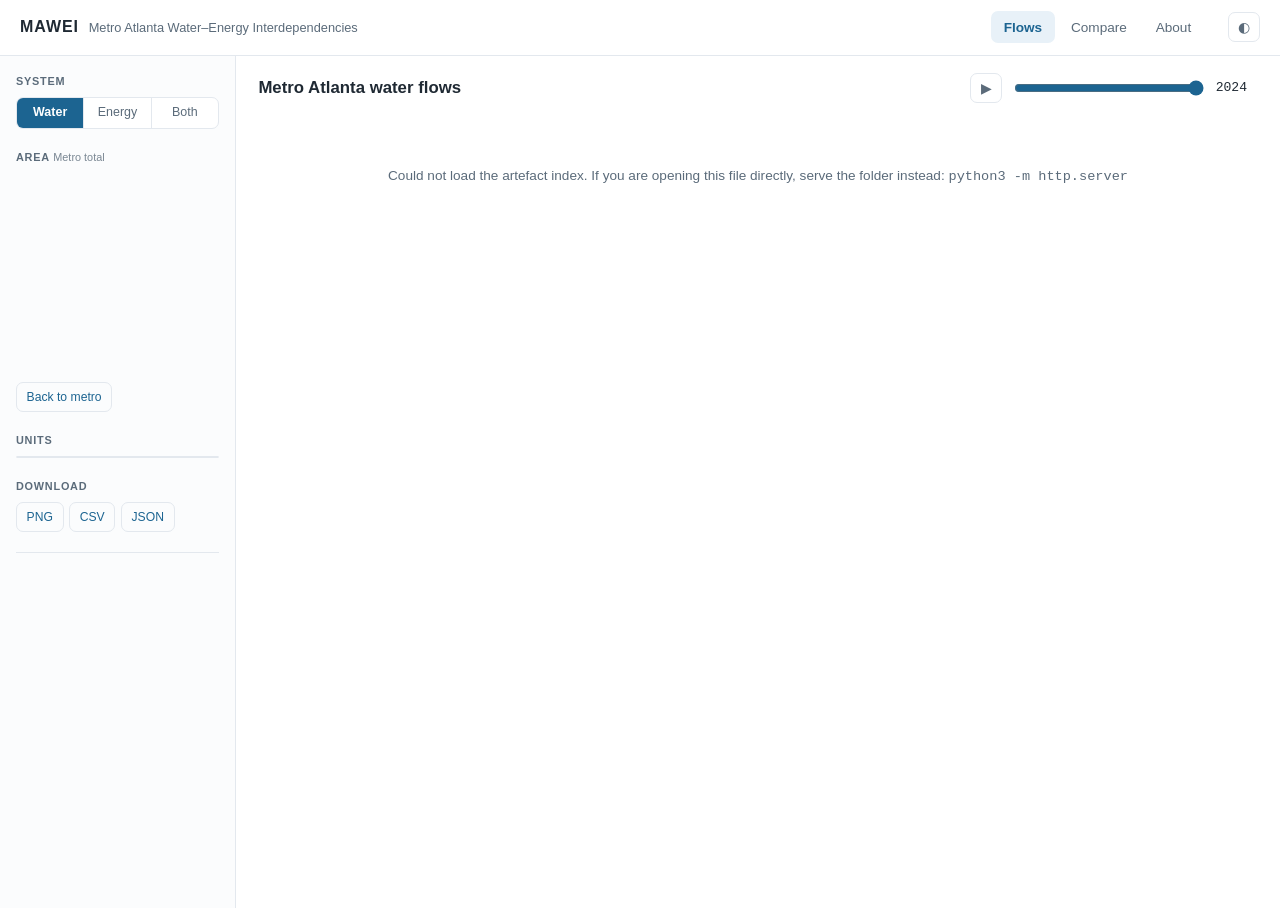
==== web/index.html @ 74dc7678 "Phases 4-6: flat outputs + JSON/manifest, interface fixes, web dashboard Output layout (Phase 4) - D" ====
<!doctype html>
<html lang="en">
<head>
<meta charset="utf-8">
<meta name="viewport" content="width=device-width, initial-scale=1">
<title>MAWEI — Metro Atlanta Water–Energy Interdependencies</title>
<meta name="description" content="Interactive water and energy flow accounting for the 15-county Atlanta metropolitan region, 2020–2024.">
<meta property="og:title" content="MAWEI — Metro Atlanta Water–Energy Interdependencies">
<meta property="og:description" content="Interactive water and energy flow accounting for metro Atlanta, 2020–2024.">
<meta property="og:type" content="website">
<link rel="stylesheet" href="app.css">
<script src="https://cdn.plot.ly/plotly-2.35.2.min.js" charset="utf-8"></script>
<!-- Privacy-preserving visit counts. Replace the data-goatcounter URL with your own
     endpoint after registering the site; the script is a no-op until then. -->
<script data-goatcounter="https://YOURCODE.goatcounter.com/count"
        async src="//gc.zgo.at/count.js"></script>
</head>
<body>

<header class="topbar">
  <div class="brand">
    <span class="mark">MAWEI</span>
    <span class="sub">Metro Atlanta Water–Energy Interdependencies</span>
  </div>
  <nav class="tabs" id="tabs">
    <button class="tab active" data-view="flows">Flows</button>
    <button class="tab" data-view="compare">Compare</button>
    <button class="tab" data-view="about">About</button>
  </nav>
  <div class="topbar-right">
    <button id="theme-toggle" class="icon-btn" title="Toggle dark mode">◐</button>
  </div>
</header>

<!-- ============ FLOWS ============ -->
<main class="view active" id="view-flows">
  <aside class="side">
    <div class="ctrl">
      <label>System</label>
      <div class="seg" id="domain-seg">
        <button class="active" data-domain="water">Water</button>
        <button data-domain="energy">Energy</button>
        <button data-domain="energy-water">Both</button>
      </div>
    </div>

    <div class="ctrl">
      <label>Area <span class="hint" id="scope-label">Metro total</span></label>
      <svg id="map" viewBox="0 0 300 300" aria-label="County selector"></svg>
      <button id="reset-scope" class="link-btn">Back to metro</button>
    </div>

    <div class="ctrl" id="variant-ctrl" hidden>
      <label>Detail</label>
      <div class="seg" id="variant-seg">
        <button class="active" data-variant="full">Full</button>
        <button data-variant="simplified">Simplified</button>
      </div>
    </div>

    <div class="ctrl">
      <label>Units</label>
      <div class="seg" id="unit-seg"></div>
    </div>

    <div class="ctrl">
      <label>Download</label>
      <div class="row">
        <button class="link-btn" id="dl-png">PNG</button>
        <button class="link-btn" id="dl-csv">CSV</button>
        <button class="link-btn" id="dl-json">JSON</button>
      </div>
    </div>

    <div class="ctrl stats" id="stats"></div>
  </aside>

  <section class="stage">
    <div class="stage-head">
      <h1 id="chart-title">Metro Atlanta water flows</h1>
      <div class="yearbar">
        <button id="play" class="icon-btn" title="Play through years">▶</button>
        <input type="range" id="year" min="0" max="4" step="1" value="4">
        <output id="year-out">2024</output>
      </div>
    </div>
    <div id="chart"></div>
    <p class="caption" id="caption"></p>
  </section>
</main>

<!-- ============ COMPARE ============ -->
<main class="view" id="view-compare">
  <section class="stage wide">
    <div class="stage-head">
      <h1>Compare</h1>
      <div class="row">
        <select id="cmp-domain"></select>
        <select id="cmp-a"></select>
        <span class="hint">against</span>
        <select id="cmp-b"></select>
        <select id="cmp-year"></select>
      </div>
    </div>
    <div class="split">
      <div><h2 id="cmp-a-title"></h2><div id="cmp-chart-a"></div></div>
      <div><h2 id="cmp-b-title"></h2><div id="cmp-chart-b"></div></div>
    </div>
    <p class="caption">Both panels share a value scale, so ribbon thickness is comparable
      between areas. Flows absent from an area are omitted rather than drawn at zero.</p>
  </section>
</main>

<!-- ============ ABOUT ============ -->
<main class="view" id="view-about">
  <section class="prose">
    <h1>About</h1>
    <p>MAWEI is a flow account of water and energy for the 15-county Atlanta metropolitan
      region, covering 2020 through 2024. Every diagram on this site is drawn from the same
      audited tables: each intermediate node balances to within 0.5%, and the residuals are
      published alongside the data.</p>

    <h2>Reading a Sankey</h2>
    <p>Ribbon width is proportional to volume. Flows advance left to right, from sources
      through conversion and distribution to end uses and terminal sinks. Losses and waste
      are grouped at the top of the right-hand column in both systems, so the share of the
      system that is never used can be read as one block.</p>

    <h2>The two systems, and their couplings</h2>
    <p>Water runs cool and energy runs warm. In the combined view two further colours mark
      the couplings that make this a nexus rather than two separate accounts: the electricity
      spent moving and treating water, and the water withdrawn to cool thermal generation.</p>

    <h2>Units</h2>
    <p>Water is accounted in million gallons per day (MGD). Energy is held internally in
      exajoules and displayed in petajoules (PJ), with gigawatt-hours available for
      electricity-generating nodes. The unit control converts on the fly; the underlying
      figures do not change.</p>

    <h2>Sources</h2>
    <ul>
      <li>EIA Form 923 — plant-level fuel consumption and net generation</li>
      <li>EIA Form 860 — generator inventory and plant attributes</li>
      <li>EIA State Energy Data System — state-level consumption by fuel and sector</li>
      <li>Metropolitan North Georgia Water Planning District — supply, wastewater and
        management plans</li>
      <li>Georgia Power / Southern Company — plant gross generation and fuel input</li>
      <li>US Census Bureau — county population, used to downscale state totals</li>
    </ul>

    <h2>Caveats</h2>
    <p>State consumption is downscaled to counties by population, which is a reasonable
      approximation for residential and commercial demand and a weaker one for industry.
      Non-combustible fuel input is harmonised onto a 3412 Btu/kWh convention across all
      years, because the published series changes convention mid-period. Inter-county
      wastewater transfers are reported by both parties to each transfer and are
      de-duplicated on the full route key.</p>

    <p class="meta" id="about-meta"></p>
  </section>
</main>

<script src="app.js"></script>
</body>
</html>
---- web/app.css ----
/* MAWEI web dashboard
   Minimal surface, dense function. Light and dark share one variable set. */

:root {
  --bg: #ffffff;
  --panel: #fbfcfd;
  --ink: #1f2933;
  --ink-dim: #5b6b7a;
  --line: #e3e8ee;
  --accent: #1c6491;
  --accent-soft: #e8f1f8;
  --radius: 7px;
  --shadow: 0 1px 2px rgba(16, 32, 48, .05);
  --mono: ui-monospace, "SF Mono", Menlo, Consolas, monospace;
}

[data-theme="dark"] {
  --bg: #12181f;
  --panel: #182027;
  --ink: #e6ecf2;
  --ink-dim: #93a3b3;
  --line: #26313b;
  --accent: #62a8d8;
  --accent-soft: #1c2a35;
  --shadow: 0 1px 2px rgba(0, 0, 0, .3);
}

* { box-sizing: border-box; }

body {
  margin: 0;
  background: var(--bg);
  color: var(--ink);
  font: 15px/1.55 -apple-system, BlinkMacSystemFont, "Segoe UI", Roboto, sans-serif;
  -webkit-font-smoothing: antialiased;
}

/* ---------- top bar ---------- */
.topbar {
  display: flex;
  align-items: center;
  gap: 1.5rem;
  padding: .7rem 1.25rem;
  border-bottom: 1px solid var(--line);
  position: sticky;
  top: 0;
  background: var(--bg);
  z-index: 20;
}
.brand { display: flex; align-items: baseline; gap: .6rem; min-width: 0; }
.mark { font-weight: 700; letter-spacing: .06em; font-size: 1rem; }
.sub { color: var(--ink-dim); font-size: .8rem; white-space: nowrap;
       overflow: hidden; text-overflow: ellipsis; }
.tabs { display: flex; gap: .2rem; margin-left: auto; }
.tab {
  background: none; border: none; border-radius: var(--radius);
  color: var(--ink-dim); cursor: pointer; font: inherit;
  font-size: .85rem; padding: .35rem .8rem;
}
.tab:hover { background: var(--panel); color: var(--ink); }
.tab.active { background: var(--accent-soft); color: var(--accent); font-weight: 600; }
.topbar-right { display: flex; gap: .35rem; }
.icon-btn {
  background: none; border: 1px solid var(--line); border-radius: var(--radius);
  color: var(--ink-dim); cursor: pointer; font-size: .9rem;
  height: 30px; width: 32px; line-height: 1;
}
.icon-btn:hover { border-color: var(--accent); color: var(--accent); }

/* ---------- views ---------- */
.view { display: none; }
.view.active { display: flex; }
#view-flows { gap: 0; align-items: stretch; }
#view-about, #view-compare { display: none; }
#view-about.active, #view-compare.active { display: block; }

/* ---------- sidebar ---------- */
.side {
  border-right: 1px solid var(--line);
  flex: 0 0 236px;
  padding: 1.1rem 1rem;
  background: var(--panel);
  min-height: calc(100vh - 48px);
}
.ctrl { margin-bottom: 1.25rem; }
.ctrl > label {
  display: block; font-size: .68rem; font-weight: 700;
  letter-spacing: .07em; text-transform: uppercase;
  color: var(--ink-dim); margin-bottom: .45rem;
}
.hint { font-weight: 400; text-transform: none; letter-spacing: 0; opacity: .8; }

/* segmented control */
.seg { display: flex; border: 1px solid var(--line); border-radius: var(--radius);
       overflow: hidden; background: var(--bg); }
.seg button {
  background: none; border: none; border-right: 1px solid var(--line);
  color: var(--ink-dim); cursor: pointer; flex: 1; font: inherit;
  font-size: .78rem; padding: .32rem .1rem;
}
.seg button:last-child { border-right: none; }
.seg button:hover { background: var(--panel); }
.seg button.active { background: var(--accent); color: #fff; font-weight: 600; }

.link-btn {
  background: none; border: 1px solid var(--line); border-radius: var(--radius);
  color: var(--accent); cursor: pointer; font: inherit; font-size: .76rem;
  padding: .28rem .6rem;
}
.link-btn:hover { background: var(--accent-soft); }
.row { display: flex; gap: .35rem; flex-wrap: wrap; }

#map { width: 100%; height: auto; display: block; margin-bottom: .4rem; }
#map path { cursor: pointer; transition: fill .12s, stroke-width .12s; }
#map text { font-size: 7px; fill: var(--ink-dim); pointer-events: none;
            text-anchor: middle; opacity: .75; }

.stats { border-top: 1px solid var(--line); padding-top: .9rem; font-size: .78rem; }
.stats dl { margin: 0; display: grid; grid-template-columns: 1fr auto; gap: .28rem .5rem; }
.stats dt { color: var(--ink-dim); }
.stats dd { margin: 0; font-family: var(--mono); font-size: .74rem; text-align: right; }

/* ---------- stage ---------- */
.stage { flex: 1 1 auto; padding: 1.1rem 1.4rem; min-width: 0; }
.stage.wide { padding: 1.4rem 2rem; }
.stage-head {
  display: flex; align-items: center; gap: 1.2rem;
  flex-wrap: wrap; margin-bottom: .5rem;
}
.stage-head h1 { font-size: 1.05rem; font-weight: 600; margin: 0; }
.stage-head h2 { font-size: .85rem; font-weight: 600; margin: 0 0 .3rem; color: var(--ink-dim); }
.yearbar { display: flex; align-items: center; gap: .6rem; margin-left: auto; }
.yearbar input[type=range] { width: 190px; accent-color: var(--accent); }
.yearbar output { font-family: var(--mono); font-size: .82rem; min-width: 3.2em; }

#chart, #cmp-chart-a, #cmp-chart-b { width: 100%; height: 74vh; min-height: 480px; }
#cmp-chart-a, #cmp-chart-b { height: 58vh; min-height: 380px; }
.split { display: grid; grid-template-columns: 1fr 1fr; gap: 1.4rem; }

.caption { color: var(--ink-dim); font-size: .78rem; margin: .5rem 0 0; max-width: 70ch; }

select {
  background: var(--bg); border: 1px solid var(--line); border-radius: var(--radius);
  color: var(--ink); font: inherit; font-size: .8rem; padding: .28rem .5rem;
}

/* ---------- prose ---------- */
.prose { margin: 0 auto; max-width: 62ch; padding: 2.2rem 1.5rem 4rem; }
.prose h1 { font-size: 1.4rem; font-weight: 600; margin: 0 0 1rem; }
.prose h2 { font-size: .95rem; font-weight: 600; margin: 1.8rem 0 .4rem; }
.prose p, .prose li { color: var(--ink-dim); font-size: .92rem; }
.prose ul { padding-left: 1.15rem; }
.prose .meta { border-top: 1px solid var(--line); font-size: .76rem;
               margin-top: 2rem; padding-top: .8rem; }

.loading { color: var(--ink-dim); font-size: .85rem; padding: 3rem 0; text-align: center; }

@media (max-width: 860px) {
  #view-flows { flex-direction: column; }
  .side { border-right: none; border-bottom: 1px solid var(--line);
          flex: none; min-height: 0; }
  .split { grid-template-columns: 1fr; }
  .sub { display: none; }
}
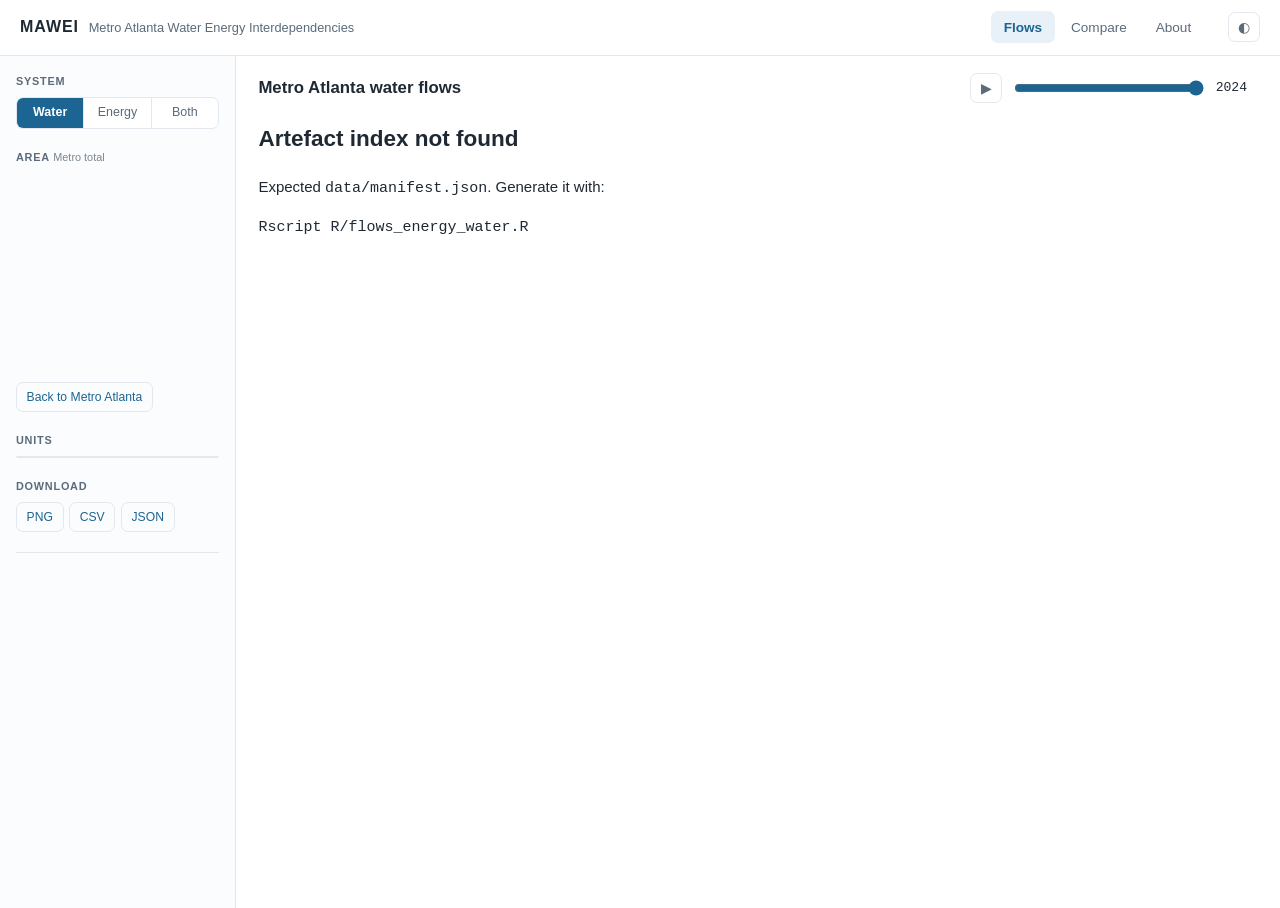
==== commit 6d9a53d7: "edit the web app metadata" ====
--- a/web/index.html
+++ b/web/index.html
@@ -3,9 +3,9 @@
 <head>
 <meta charset="utf-8">
 <meta name="viewport" content="width=device-width, initial-scale=1">
-<title>MAWEI — Metro Atlanta Water–Energy Interdependencies</title>
+<title>MAWEI - Metro Atlanta Water Energy Interdependencies</title>
 <meta name="description" content="Interactive water and energy flow accounting for the 15-county Atlanta metropolitan region, 2020–2024.">
-<meta property="og:title" content="MAWEI — Metro Atlanta Water–Energy Interdependencies">
+<meta property="og:title" content="MAWEI - Metro Atlanta Water Energy Interdependencies">
 <meta property="og:description" content="Interactive water and energy flow accounting for metro Atlanta, 2020–2024.">
 <meta property="og:type" content="website">
 <link rel="stylesheet" href="app.css">
@@ -20,7 +20,7 @@
 <header class="topbar">
   <div class="brand">
     <span class="mark">MAWEI</span>
-    <span class="sub">Metro Atlanta Water–Energy Interdependencies</span>
+    <span class="sub">Metro Atlanta Water Energy Interdependencies</span>
   </div>
   <nav class="tabs" id="tabs">
     <button class="tab active" data-view="flows">Flows</button>
@@ -47,7 +47,7 @@
     <div class="ctrl">
       <label>Area <span class="hint" id="scope-label">Metro total</span></label>
       <svg id="map" viewBox="0 0 300 300" aria-label="County selector"></svg>
-      <button id="reset-scope" class="link-btn">Back to metro</button>
+      <button id="reset-scope" class="link-btn">Back to Metro Atlanta</button>
     </div>
 
     <div class="ctrl" id="variant-ctrl" hidden>
@@ -115,23 +115,21 @@
 <main class="view" id="view-about">
   <section class="prose">
     <h1>About</h1>
-    <p>MAWEI is a flow account of water and energy for the 15-county Atlanta metropolitan
-      region, covering 2020 through 2024. Every diagram on this site is drawn from the same
-      audited tables: each intermediate node balances to within 0.5%, and the residuals are
-      published alongside the data.</p>
+    <p>MAWEI - Metro Atlanta Water Energy Interdependencies is a flow account of water and energy for the 15-counties in the Atlanta metropolitan
+      region, covering consistently over 5-years from 2020 through 2024, for water, energy, and combined energy-water systems. </p>
 
-    <h2>Reading a Sankey</h2>
-    <p>Ribbon width is proportional to volume. Flows advance left to right, from sources
+    <h2>Reading the Sankeys</h2>
+    <p>Ribbon height is proportional to the flows. Flows advance left to right, from sources
       through conversion and distribution to end uses and terminal sinks. Losses and waste
       are grouped at the top of the right-hand column in both systems, so the share of the
       system that is never used can be read as one block.</p>
 
-    <h2>The two systems, and their couplings</h2>
-    <p>Water runs cool and energy runs warm. In the combined view two further colours mark
+    
+    <p>Water has cooler colors and energy has warmer colors. In the combined view two further colors mark
       the couplings that make this a nexus rather than two separate accounts: the electricity
       spent moving and treating water, and the water withdrawn to cool thermal generation.</p>
 
-    <h2>Units</h2>
+    
     <p>Water is accounted in million gallons per day (MGD). Energy is held internally in
       exajoules and displayed in petajoules (PJ), with gigawatt-hours available for
       electricity-generating nodes. The unit control converts on the fly; the underlying
@@ -139,23 +137,33 @@
 
     <h2>Sources</h2>
     <ul>
+      <li>Stakeholder data: water supply and use; wastewater plants, collection, treatment, and inter-county transfers; water self-supply; power plant gross generation, fuel input, and thermoelectric water cooling</li>
+      <li>Metropolitan North Georgia Water Planning District — supply, wastewater and management plans</li>
       <li>EIA Form 923 — plant-level fuel consumption and net generation</li>
       <li>EIA Form 860 — generator inventory and plant attributes</li>
       <li>EIA State Energy Data System — state-level consumption by fuel and sector</li>
-      <li>Metropolitan North Georgia Water Planning District — supply, wastewater and
-        management plans</li>
-      <li>Georgia Power / Southern Company — plant gross generation and fuel input</li>
       <li>US Census Bureau — county population, used to downscale state totals</li>
     </ul>
 
-    <h2>Caveats</h2>
+    <!-- <h2>Caveats</h2>
     <p>State consumption is downscaled to counties by population, which is a reasonable
       approximation for residential and commercial demand and a weaker one for industry.
       Non-combustible fuel input is harmonised onto a 3412 Btu/kWh convention across all
       years, because the published series changes convention mid-period. Inter-county
       wastewater transfers are reported by both parties to each transfer and are
-      de-duplicated on the full route key.</p>
-
+      de-duplicated on the full route key.</p> -->
+    
+    
+    <h1>Acknowledgements</h1>
+    <p>This work was supported by the U.S. Department of Energy's Hydropower and Hydrokinetic Office (H2O), Energy-Water Resource (EWR) Program. </p>
+        <p>The work was performed at the Pacific Northwest National Laboratory (PNNL) under Integrated Water-Power Resilience (IWPR) project.
+        Pacific Northwest National Laboratory is operated by Battelle for the U.S. Department of Energy under Contract DE-AC05-76RL01830.</p>
+    <p>We thank the Metro Atlanta stakeholders for their contributions and support.</p>
+    
+    <h1>Contact</h1>
+    <p>Data and code are available on <a href="https://github.com/IWPRp/MAWEI">github.com/IWPRp/MAWEI</a>.</p>
+    <p>For questions or comments, please contact <a href="mailto:hassan.niazi@pnnl.gov">Hassan Niazi</a> 
+        and <a href="mailto:kelsey.semrod@pnnl.gov">Kelsey Semrod</a> at PNNL.</p>
     <p class="meta" id="about-meta"></p>
   </section>
 </main>
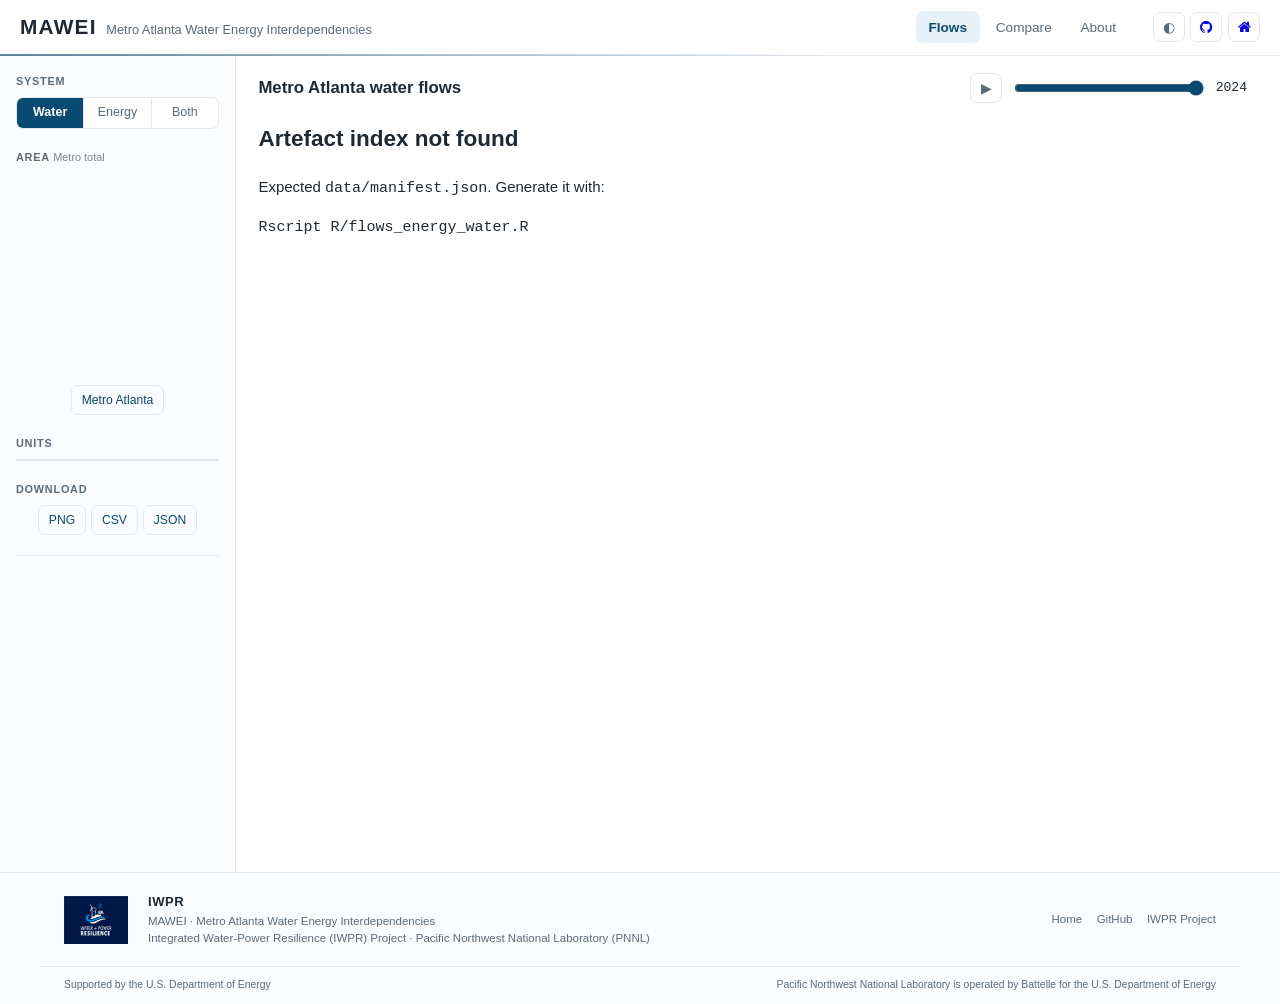
==== commit df8142b2: "add analytics, gh iwpr urls, favicon, home page, footer, other styling and readme update etc" ====
--- a/web/index.html
+++ b/web/index.html
@@ -1,26 +1,28 @@
 <!doctype html>
 <html lang="en">
 <head>
-<meta charset="utf-8">
-<meta name="viewport" content="width=device-width, initial-scale=1">
-<title>MAWEI - Metro Atlanta Water Energy Interdependencies</title>
-<meta name="description" content="Interactive water and energy flow accounting for the 15-county Atlanta metropolitan region, 2020–2024.">
-<meta property="og:title" content="MAWEI - Metro Atlanta Water Energy Interdependencies">
-<meta property="og:description" content="Interactive water and energy flow accounting for metro Atlanta, 2020–2024.">
-<meta property="og:type" content="website">
-<link rel="stylesheet" href="app.css">
-<script src="https://cdn.plot.ly/plotly-2.35.2.min.js" charset="utf-8"></script>
-<!-- Privacy-preserving visit counts. Replace the data-goatcounter URL with your own
-     endpoint after registering the site; the script is a no-op until then. -->
-<script data-goatcounter="https://YOURCODE.goatcounter.com/count"
-        async src="//gc.zgo.at/count.js"></script>
+    <meta charset="utf-8">
+    <meta name="viewport" content="width=device-width, initial-scale=1">
+    <link rel="stylesheet" href="https://cloudflare.com">
+    <link rel="icon" type="image/png" href="logo_iwpr.jpg">
+    <title>MAWEI - Metro Atlanta Water Energy Interdependencies</title>
+    <meta name="description" content="Interactive water and energy flow accounting for the 15-county Atlanta metropolitan region, 2020–2024.">
+    <meta property="og:title" content="MAWEI - Metro Atlanta Water Energy Interdependencies">
+    <meta property="og:description" content="Interactive water and energy flow accounting for metro Atlanta, 2020–2024.">
+    <meta property="og:type" content="website">
+    <link rel="stylesheet" href="app.css">
+    <link rel="stylesheet" href="https://cdnjs.cloudflare.com/ajax/libs/font-awesome/4.7.0/css/font-awesome.min.css">
+    <script src="https://cdn.plot.ly/plotly-2.35.2.min.js" charset="utf-8"></script>
+    <script data-goatcounter="https://iwpr.goatcounter.com/count"
+            async src="//gc.zgo.at/count.js"></script>
 </head>
 <body>
 
 <header class="topbar">
   <div class="brand">
-    <span class="mark">MAWEI</span>
-    <span class="sub">Metro Atlanta Water Energy Interdependencies</span>
+     <a href="index.html" class="mark">MAWEI</a>
+     <span class="sub">Metro Atlanta Water Energy Interdependencies</span>
+    
   </div>
   <nav class="tabs" id="tabs">
     <button class="tab active" data-view="flows">Flows</button>
@@ -29,6 +31,8 @@
   </nav>
   <div class="topbar-right">
     <button id="theme-toggle" class="icon-btn" title="Toggle dark mode">◐</button>
+    <button id="theme-github" class="icon-btn" title="MAWEI GitHub"><a href="https://github.com/IWPRp/MAWEI" target="_blank"><i class="fa fa-github"></i></a></button>
+     <button id="home-btn" class="icon-btn" title="Home" aria-label="Home"><a href="index.html"><i class="fa fa-home"></i></a></button>
   </div>
 </header>
 
@@ -47,7 +51,7 @@
     <div class="ctrl">
       <label>Area <span class="hint" id="scope-label">Metro total</span></label>
       <svg id="map" viewBox="0 0 300 300" aria-label="County selector"></svg>
-      <button id="reset-scope" class="link-btn">Back to Metro Atlanta</button>
+      <button id="reset-scope" class="link-btn">Metro Atlanta</button>
     </div>
 
     <div class="ctrl" id="variant-ctrl" hidden>
@@ -106,8 +110,7 @@
       <div><h2 id="cmp-a-title"></h2><div id="cmp-chart-a"></div></div>
       <div><h2 id="cmp-b-title"></h2><div id="cmp-chart-b"></div></div>
     </div>
-    <p class="caption">Both panels share a value scale, so ribbon thickness is comparable
-      between areas. Flows absent from an area are omitted rather than drawn at zero.</p>
+    <p class="caption">Node thickness is comparable for a diagram but not between areas due to separate value scales</p>
   </section>
 </main>
 
@@ -119,7 +122,7 @@
       region, covering consistently over 5-years from 2020 through 2024, for water, energy, and combined energy-water systems. </p>
 
     <h2>Reading the Sankeys</h2>
-    <p>Ribbon height is proportional to the flows. Flows advance left to right, from sources
+    <p>Node height is proportional to the flows. Flows advance left to right, from sources
       through conversion and distribution to end uses and terminal sinks. Losses and waste
       are grouped at the top of the right-hand column in both systems, so the share of the
       system that is never used can be read as one block.</p>
@@ -168,6 +171,33 @@
   </section>
 </main>
 
+<footer class="site-footer">
+  <div class="footer-inner">
+    <a href="https://www.pnnl.gov/projects/integrated-water-power-resilience-project"
+      class="footer-logo" target="_blank" rel="noopener noreferrer"
+      aria-label="Integrated Water-Power Resilience project at Pacific Northwest National Laboratory">
+    <img src="logo_iwpr.jpg" alt="Integrated Water-Power Resilience (IWPR) project logo">
+    </a>
+
+    <div class="footer-text">
+      <strong>IWPR</strong>
+      <span>MAWEI · Metro Atlanta Water Energy Interdependencies</span>
+      <span>Integrated Water-Power Resilience (IWPR) Project · Pacific Northwest National Laboratory (PNNL)</span>
+    </div>
+
+    <div class="footer-links">
+      <a href="index.html">Home</a>
+      <a href="https://github.com/IWPRp/MAWEI" target="_blank" rel="noopener noreferrer">GitHub</a>
+      <a href="https://www.pnnl.gov/projects/integrated-water-power-resilience-project" target="_blank" rel="noopener noreferrer">IWPR Project</a>
+    </div>
+  </div>
+
+  <div class="footer-bottom">
+    <span>Supported by the U.S. Department of Energy</span>
+    <span>Pacific Northwest National Laboratory is operated by Battelle for the U.S. Department of Energy</span>
+  </div>
+</footer>
+
 <script src="app.js"></script>
 </body>
 </html>
--- a/web/app.css
+++ b/web/app.css
@@ -6,18 +6,21 @@
   --panel: #fbfcfd;
   --ink: #1f2933;
   --ink-dim: #5b6b7a;
+  --ink-bright: #b58a6b;
   --line: #e3e8ee;
-  --accent: #1c6491;
+  --accent: #094a72;
   --accent-soft: #e8f1f8;
   --radius: 7px;
-  --shadow: 0 1px 2px rgba(16, 32, 48, .05);
+  --shadow: 0 1px 2px rgb(180, 97, 9);
   --mono: ui-monospace, "SF Mono", Menlo, Consolas, monospace;
 }
 
 [data-theme="dark"] {
   --bg: #12181f;
   --panel: #182027;
+  --panel-stage: rgba(24, 32, 39, 0.5);
   --ink: #e6ecf2;
+  --ink-bright: #fff;
   --ink-dim: #93a3b3;
   --line: #26313b;
   --accent: #62a8d8;
@@ -47,16 +50,21 @@
   background: var(--bg);
   z-index: 20;
 }
+.topbar::after { content: ""; position: absolute; left: 0; bottom: -1px; width: 100%; height: 2px; 
+    background: linear-gradient(90deg, var(--accent), transparent 65%); opacity: .65; }
 .brand { display: flex; align-items: baseline; gap: .6rem; min-width: 0; }
-.mark { font-weight: 700; letter-spacing: .06em; font-size: 1rem; }
-.sub { color: var(--ink-dim); font-size: .8rem; white-space: nowrap;
-       overflow: hidden; text-overflow: ellipsis; }
+.mark { color: inherit; font-weight: 700; letter-spacing: .06em; font-size: 1.3rem; text-decoration: none; cursor: pointer; }
+.mark:hover { color: var(--accent); }
+.sub { color: var(--ink-dim); font-size: .8rem; white-space: nowrap; overflow: hidden; text-overflow: ellipsis; }
+
 .tabs { display: flex; gap: .2rem; margin-left: auto; }
-.tab {
+/* .tab {
   background: none; border: none; border-radius: var(--radius);
   color: var(--ink-dim); cursor: pointer; font: inherit;
   font-size: .85rem; padding: .35rem .8rem;
-}
+} */
+.tab { display: inline-flex; align-items: center; justify-content: center; background: none; border: none; border-radius: var(--radius); 
+    color: var(--ink-dim); cursor: pointer; font: inherit; font-size: .85rem; padding: .35rem .8rem; text-decoration: none; }
 .tab:hover { background: var(--panel); color: var(--ink); }
 .tab.active { background: var(--accent-soft); color: var(--accent); font-weight: 600; }
 .topbar-right { display: flex; gap: .35rem; }
@@ -80,7 +88,7 @@
   flex: 0 0 236px;
   padding: 1.1rem 1rem;
   background: var(--panel);
-  min-height: calc(100vh - 48px);
+  min-height: calc(80vh - 48px);
 }
 .ctrl { margin-bottom: 1.25rem; }
 .ctrl > label {
@@ -90,9 +98,12 @@
 }
 .hint { font-weight: 400; text-transform: none; letter-spacing: 0; opacity: .8; }
 
+#reset-scope { display: block; margin: .5rem auto 0; text-align: center; }
+.side .row { justify-content: center; align-items: center; }
+.side .seg button, .side .link-btn { display: inline-flex; align-items: center; justify-content: center; text-align: center; }
+
 /* segmented control */
-.seg { display: flex; border: 1px solid var(--line); border-radius: var(--radius);
-       overflow: hidden; background: var(--bg); }
+.seg { display: flex; border: 1px solid var(--line); border-radius: var(--radius); overflow: hidden; background: var(--bg); }
 .seg button {
   background: none; border: none; border-right: 1px solid var(--line);
   color: var(--ink-dim); cursor: pointer; flex: 1; font: inherit;
@@ -100,7 +111,7 @@
 }
 .seg button:last-child { border-right: none; }
 .seg button:hover { background: var(--panel); }
-.seg button.active { background: var(--accent); color: #fff; font-weight: 600; }
+.seg button.active { background: var(--accent); color: #fff; font-weight: 700; }
 
 .link-btn {
   background: none; border: 1px solid var(--line); border-radius: var(--radius);
@@ -110,22 +121,29 @@
 .link-btn:hover { background: var(--accent-soft); }
 .row { display: flex; gap: .35rem; flex-wrap: wrap; }
 
-#map { width: 100%; height: auto; display: block; margin-bottom: .4rem; }
+#map { width: 100%; height: auto; display: block; margin-bottom: .6rem; }
 #map path { cursor: pointer; transition: fill .12s, stroke-width .12s; }
-#map text { font-size: 7px; fill: var(--ink-dim); pointer-events: none;
-            text-anchor: middle; opacity: .75; }
-
+#map text { font-size: 12px; fill: var(--ink-bright); pointer-events: none;
+            text-anchor: middle; opacity: .85; }
+#map text.active { fill: var(--accent); }
+
+/* stats */
 .stats { border-top: 1px solid var(--line); padding-top: .9rem; font-size: .78rem; }
 .stats dl { margin: 0; display: grid; grid-template-columns: 1fr auto; gap: .28rem .5rem; }
 .stats dt { color: var(--ink-dim); }
 .stats dd { margin: 0; font-family: var(--mono); font-size: .74rem; text-align: right; }
 
+/* logo and project description */
+.side a { display: block; text-align: center; text-decoration: none; color: var(--ink-dim); font-size: .75rem; }
+.side a img { height: 50px; display: block; margin: 0 auto; opacity: 1; transition: opacity .12s; margin-top: 0.01rem; }
+.side a p { text-align: center; font-size: 0.7rem; color: var(--ink-dim); margin-top: 0.5rem; }
+
 /* ---------- stage ---------- */
 .stage { flex: 1 1 auto; padding: 1.1rem 1.4rem; min-width: 0; }
 .stage.wide { padding: 1.4rem 2rem; }
 .stage-head {
-  display: flex; align-items: center; gap: 1.2rem;
-  flex-wrap: wrap; margin-bottom: .5rem;
+  display: flex; align-items: center; gap: 1.2rem; 
+  flex-wrap: wrap; margin-bottom: .5rem; justify-content: center;
 }
 .stage-head h1 { font-size: 1.05rem; font-weight: 600; margin: 0; }
 .stage-head h2 { font-size: .85rem; font-weight: 600; margin: 0 0 .3rem; color: var(--ink-dim); }
@@ -133,11 +151,16 @@
 .yearbar input[type=range] { width: 190px; accent-color: var(--accent); }
 .yearbar output { font-family: var(--mono); font-size: .82rem; min-width: 3.2em; }
 
-#chart, #cmp-chart-a, #cmp-chart-b { width: 100%; height: 74vh; min-height: 480px; }
-#cmp-chart-a, #cmp-chart-b { height: 58vh; min-height: 380px; }
+/* #chart, #cmp-chart-a, #cmp-chart-b { width: 100%; height: 80vh; min-height: 480px; }
+#cmp-chart-a, #cmp-chart-b { height: 72vh; min-height: 380px; } */
+#chart, #cmp-chart-a, #cmp-chart-b { width: 100%; height: calc(100vh - 175px); min-height: 420px; }
+#cmp-chart-a, #cmp-chart-b { height: calc(100vh - 225px); min-height: 360px; }
 .split { display: grid; grid-template-columns: 1fr 1fr; gap: 1.4rem; }
 
-.caption { color: var(--ink-dim); font-size: .78rem; margin: .5rem 0 0; max-width: 70ch; }
+.caption { color: var(--ink-dim); font-size: .78rem; margin: .5rem 0 0; max-width: 100ch; }
+
+#view-flows .stage #chart, #view-compare .stage .split > div { background: var(--panel-stage); border: 0.00px solid var(--line); border-radius: 6px; }
+
 
 select {
   background: var(--bg); border: 1px solid var(--line); border-radius: var(--radius);
@@ -162,3 +185,30 @@
   .split { grid-template-columns: 1fr; }
   .sub { display: none; }
 }
+
+/* ---------- site footer ---------- */
+
+.site-footer { border-top: 1px solid var(--line); background: var(--panel); color: var(--ink-dim); margin-top: 0rem; }
+.footer-inner { max-width: 1200px; margin: 0 auto; padding: 1.2rem 1.5rem; display: flex; align-items: center; gap: 1.25rem; }
+.footer-logo { flex: 0 0 auto; display: block; }
+.footer-logo img { display: block; width: auto; height: 48px; object-fit: contain; }
+.footer-text { flex: 1 1 auto; display: flex; flex-direction: column; gap: .1rem; font-size: .72rem; line-height: 1.4; }
+
+.footer-text strong { color: var(--ink); font-size: .82rem; letter-spacing: .04em; }
+.footer-links { display: flex; gap: .9rem; margin-left: auto; white-space: nowrap; }
+.footer-links a { color: var(--ink-dim); text-decoration: none; font-size: .72rem; }
+
+.footer-links a:hover { color: var(--accent); text-decoration: underline; }
+.footer-bottom { 
+    border-top: 1px solid var(--line); max-width: 1200px; margin: 0 auto; padding: .65rem 1.5rem; 
+    display: flex; justify-content: space-between; gap: 1rem; font-size: .65rem; color: var(--ink-dim); }
+
+/* ---------- footer mobile ---------- */
+
+@media (max-width: 700px) {
+  .footer-inner { align-items: flex-start; flex-wrap: wrap; }
+  .footer-text { flex: 1 1 220px; }
+  .footer-links { width: 100%; margin-left: 0; padding-top: .5rem; border-top: 1px solid var(--line); }
+  .footer-bottom { flex-direction: column; gap: .2rem; }
+}
+
